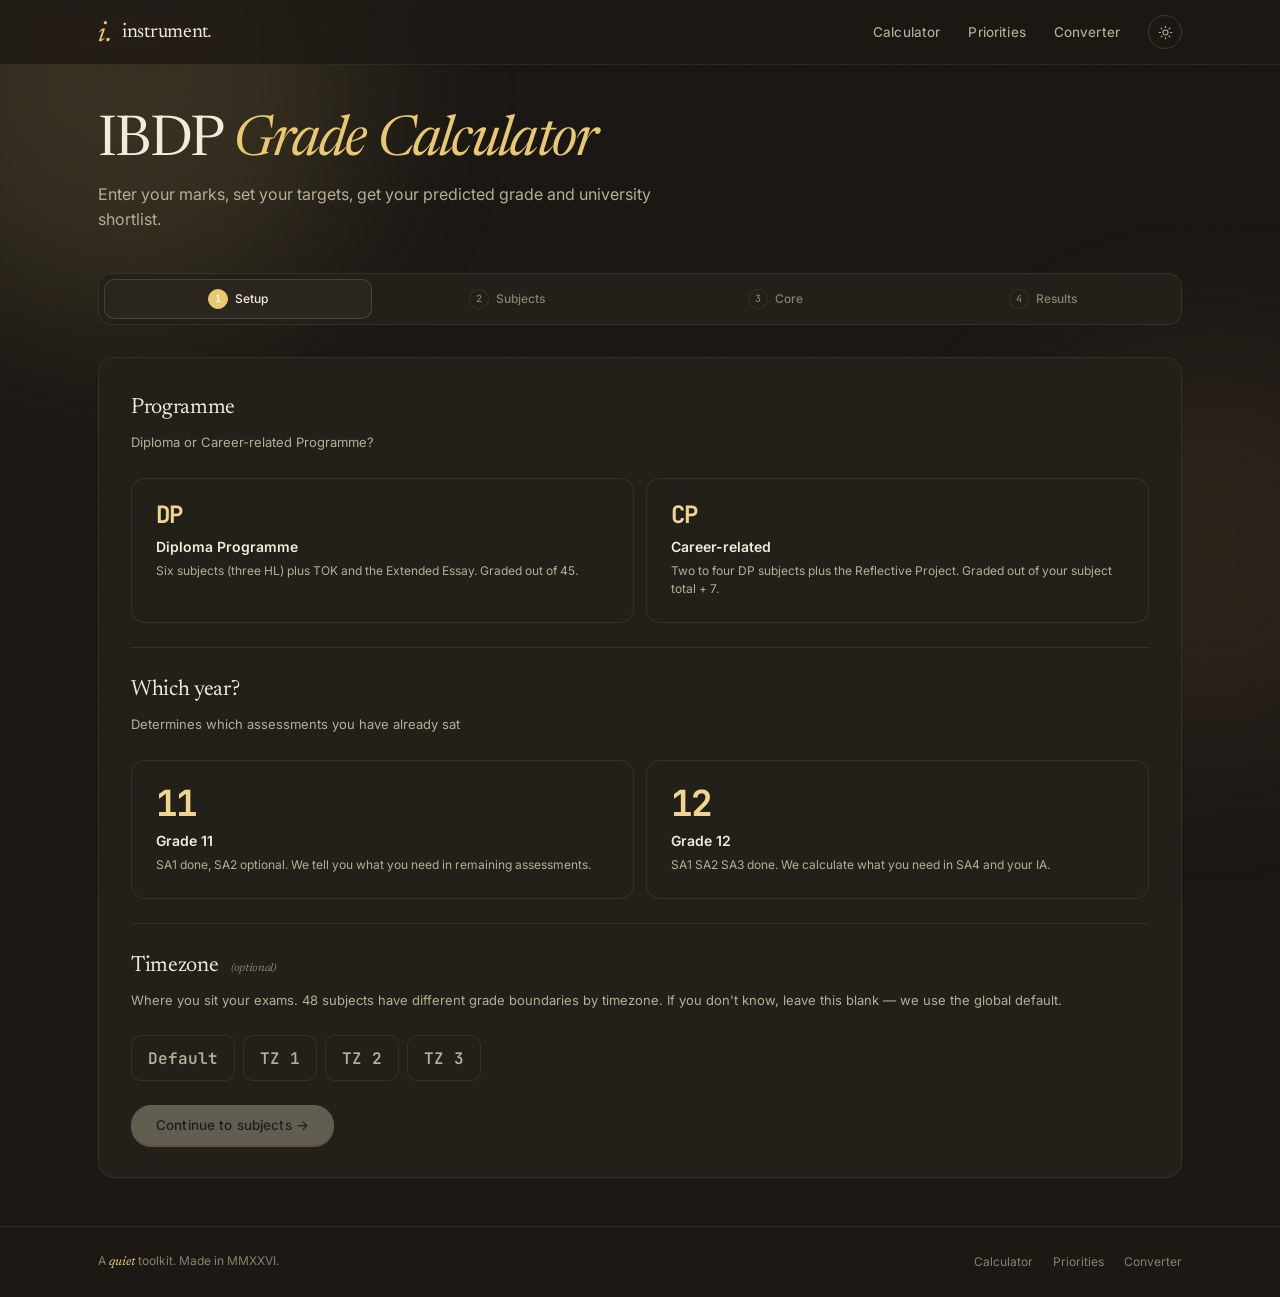
==== calculator.html @ 0a43d252 "Add files via upload" ====
<!DOCTYPE html>
<html lang="en">
<head>
<meta charset="UTF-8">
<meta name="viewport" content="width=device-width, initial-scale=1.0">
  <link rel="icon" type="image/svg+xml" href="favicon.svg">
  <meta name="theme-color" content="#1c1915">
  <meta name="description" content="Calculate your predicted IB grades, find your revision priorities, and see which universities you can get into.">
  <meta property="og:title" content="IBDP Grade Calculator">
  <meta property="og:description" content="Calculate your predicted IB grades, find your revision priorities, and see which universities you can get into.">
  <meta property="og:type" content="website">
<title>IBDP Grade Calculator</title>
<link rel="preconnect" href="https://fonts.googleapis.com">
<link href="https://fonts.googleapis.com/css2?family=Newsreader:ital,opsz,wght@0,6..72,400;0,6..72,500;1,6..72,400;1,6..72,500&family=Inter:wght@300;400;450;500;600&family=JetBrains+Mono:wght@400;500&display=swap" rel="stylesheet">
<link rel="stylesheet" href="shared.css">
<style>
/* Steps */
.steps{display:flex;background:var(--bg2);border:1px solid var(--bd);border-radius:14px;padding:5px;gap:2px;margin-bottom:2rem}
.stp{flex:1;display:flex;align-items:center;justify-content:center;gap:7px;padding:9px 10px;border-radius:10px;font-size:12px;font-weight:500;color:var(--tx3);cursor:pointer;transition:all .2s;white-space:nowrap}
.stp.on{background:var(--bg3);color:var(--tx);border:1px solid var(--bd2)}
.stp.done{color:var(--green)}
.stp-n{width:20px;height:20px;border-radius:50%;background:var(--bg2);border:1px solid var(--bd);display:flex;align-items:center;justify-content:center;font-size:10px;font-family:'JetBrains Mono',monospace;flex-shrink:0}
.stp.on .stp-n{background:var(--ac);border-color:var(--ac);color:#fff}
.stp.done .stp-n{background:var(--green);border-color:var(--green);color:#000}
.year-grid{display:grid;grid-template-columns:1fr 1fr;gap:12px}
.y-card{background:var(--bg2);border:1px solid var(--bd);border-radius:14px;padding:1.5rem;cursor:pointer;transition:all .2s;text-align:left}
.y-card:hover{border-color:var(--ac);background:rgba(124,109,250,0.06);transform:translateY(-2px)}
.y-num{font-size:36px;font-weight:700;letter-spacing:-2px;color:var(--ac2);font-family:'JetBrains Mono',monospace;line-height:1;margin-bottom:8px}
.y-lbl{font-size:14px;font-weight:600;margin-bottom:4px;color:var(--tx)}
.y-desc{font-size:12px;color:var(--tx2);line-height:1.5}
.srch-wrap{position:relative;margin-bottom:12px}
.srch-ic{position:absolute;left:13px;top:50%;transform:translateY(-50%);color:var(--tx3)}
.srch{width:100%;padding:11px 13px 11px 40px;background:var(--bg2);border:1px solid var(--bd);border-radius:11px;color:var(--tx);font-size:14px;font-family:'Inter',sans-serif;transition:border-color .2s}
.srch:focus{outline:none;border-color:var(--ac)}
.srch::placeholder{color:var(--tx3)}
.hl-bar{display:flex;align-items:center;justify-content:space-between;margin-bottom:12px}
.hl-pips{display:flex;align-items:center;gap:5px}
.pip{width:8px;height:8px;border-radius:50%;background:var(--bg3);border:1px solid var(--bd2);transition:all .2s}
.pip.on{background:var(--ac);border-color:var(--ac)}
.chip-grid{display:grid;grid-template-columns:repeat(auto-fill,minmax(145px,1fr));gap:7px;max-height:220px;overflow-y:auto;padding-right:3px}
.chip-grid::-webkit-scrollbar{width:3px}
.chip-grid::-webkit-scrollbar-thumb{background:var(--bd2);border-radius:2px}
.chip{padding:9px 12px;border-radius:9px;border:1.5px solid transparent;cursor:pointer;font-size:12px;font-weight:500;transition:all .15s;user-select:none}
.chip:hover:not(.dis){transform:translateY(-1px);filter:brightness(1.08)}
.chip.sel{border-width:2px}
.chip.dis{opacity:0.3;cursor:not-allowed}
.marks-grid{display:grid;grid-template-columns:repeat(5,1fr);gap:10px}
@media(max-width:540px){.marks-grid{grid-template-columns:1fr 1fr}}
.mf label{display:block;font-size:11px;color:var(--tx2);font-weight:600;text-transform:uppercase;letter-spacing:.05em;margin-bottom:5px}
.mf input{width:100%;padding:9px 11px;background:var(--bg2);border:1px solid var(--bd);border-radius:8px;color:var(--tx);font-size:14px;font-family:'JetBrains Mono',monospace;transition:border-color .15s}
.mf input:focus{outline:none;border-color:var(--ac);background:var(--bg3)}
.mf input::placeholder{color:var(--tx3)}
.mf-hint{font-size:10px;color:var(--tx3);margin-top:3px}
.tg-row{display:flex;gap:8px;flex-wrap:wrap;margin-top:6px}
.tg-btn{width:46px;height:46px;border-radius:10px;border:1.5px solid var(--bd);background:var(--bg2);color:var(--tx2);font-size:16px;font-weight:600;cursor:pointer;font-family:'JetBrains Mono',monospace;transition:all .15s;display:flex;align-items:center;justify-content:center}
.tg-btn:hover{border-color:var(--bd2);color:var(--tx)}
.tg-btn.s1{background:#e8c9ba;border-color:#b8593c;color:#8a3f2a}
.tg-btn.s2{background:#e8c9d2;border-color:#e879a0;color:#9c5a48}
.tg-btn.s3{background:#e8d0b8;border-color:#c79066;color:#a86037}
.tg-btn.s4{background:#e8dab0;border-color:#a08f44;color:#8a6a1f}
.tg-btn.s5{background:#c8d5e5;border-color:#7a9abc;color:#475a72}
.tg-btn.s6{background:#dce3c9;border-color:#8ba26d;color:#4e5f3c}
.tg-btn.s7{background:#d0dbb8;border-color:#687a4f;color:#4e5f3c}
.res-box{margin-top:14px;border-radius:12px;padding:14px 16px;border:1px solid var(--bd);animation:sIn .25s ease}
@keyframes sIn{from{opacity:0;transform:translateY(6px)}to{opacity:1;transform:translateY(0)}}
.res-box.ok{background:rgba(34,211,160,0.05);border-color:rgba(34,211,160,0.2)}
.res-box.bad{background:rgba(248,113,113,0.05);border-color:rgba(248,113,113,0.2)}
.res-row{display:flex;align-items:center;justify-content:space-between;padding:8px 0;border-bottom:1px solid var(--bd)}
.res-row:last-of-type{border-bottom:none}
.r-lbl{font-size:13px;color:var(--tx2)}
.r-val{font-size:13px;font-weight:600;font-family:'JetBrains Mono',monospace}
.vg{color:var(--green)}.va{color:var(--amber)}.vr{color:var(--red)}
.res-msg{font-size:12px;color:var(--tx3);margin-top:10px;font-style:italic}
.tok-grid{display:grid;grid-template-columns:1fr 1fr;gap:12px}
.tok-sel{width:100%;padding:10px 12px;background:var(--bg2);border:1px solid var(--bd);border-radius:9px;color:var(--tx);font-size:15px;font-family:'Inter',sans-serif;cursor:pointer}
.tok-sel:focus{outline:none;border-color:var(--ac)}
.tok-prev{display:flex;align-items:center;gap:14px;padding:14px 16px;background:var(--bg2);border-radius:12px;margin-top:14px;border:1px solid var(--bd)}
.tok-badge{width:44px;height:44px;border-radius:50%;display:flex;align-items:center;justify-content:center;font-size:18px;font-weight:700;background:rgba(124,109,250,0.2);color:var(--ac2);font-family:'JetBrains Mono',monospace;flex-shrink:0}
.results-hero{text-align:center;padding:1.75rem 0 0.5rem}
.score-wrap{display:inline-flex;align-items:baseline;gap:8px;margin-bottom:6px}
.score-big{font-size:72px;font-weight:700;letter-spacing:-4px;color:var(--ink);;font-family:'JetBrains Mono',monospace;line-height:1}
.score-max{font-size:24px;color:var(--tx2);font-family:'JetBrains Mono',monospace}
.score-band{font-size:14px;color:var(--tx2);margin-bottom:12px}
.score-stats{display:flex;gap:28px;justify-content:center}
.stat-lbl{font-size:11px;color:var(--tx3);text-transform:uppercase;letter-spacing:.06em;margin-bottom:2px;text-align:center}
.stat-val{font-size:26px;font-weight:700;font-family:'JetBrains Mono',monospace;text-align:center}
.score-track{position:relative;height:8px;border-radius:100px;overflow:hidden;background:var(--bg2);margin:10px 0 6px}
.sf{position:absolute;top:0;height:100%}
.score-pin{position:absolute;top:-5px;width:4px;height:18px;border-radius:2px;background:var(--tx);transform:translateX(-50%)}
.score-bub{position:absolute;top:-30px;transform:translateX(-50%);background:var(--ac);color:#fff;font-size:11px;font-weight:600;padding:2px 7px;border-radius:4px;font-family:'JetBrains Mono',monospace;white-space:nowrap}
.score-lbls{display:flex;justify-content:space-between;font-size:11px;color:var(--tx3);font-family:'JetBrains Mono',monospace}
.sub-grid{display:grid;grid-template-columns:repeat(auto-fill,minmax(265px,1fr));gap:10px;margin-bottom:12px}
.sub-card{border-radius:13px;padding:1rem;border:1px solid transparent;animation:fadeUp .4s ease both}
@keyframes fadeUp{from{opacity:0;transform:translateY(12px)}to{opacity:1;transform:translateY(0)}}
.sub-top{display:flex;align-items:center;justify-content:space-between;margin-bottom:8px}
.sub-name{font-size:13px;font-weight:600;line-height:1.3}
.pbar{height:3px;border-radius:2px;background:rgba(26,24,20,0.08);overflow:hidden}
.pfill{height:100%;border-radius:2px}
.sub-meta{font-size:11px;margin-top:6px;opacity:.65;font-family:'JetBrains Mono',monospace;line-height:1.5}
.uni-grid{display:grid;grid-template-columns:repeat(auto-fill,minmax(240px,1fr));gap:8px}
.uni-card{background:var(--bg2);border:1px solid var(--bd);border-radius:12px;padding:1rem;transition:border-color .15s}
.uni-card:hover{border-color:var(--bd2)}
.uni-card.uni-match{border-color:rgba(34,211,160,0.35);background:rgba(34,211,160,0.04)}
.uni-card.uni-maybe{border-color:rgba(251,191,36,0.3);background:rgba(251,191,36,0.04)}
.uni-card.uni-reach{border-color:rgba(248,113,113,0.25);background:rgba(248,113,113,0.04)}
.uni-top{display:flex;align-items:flex-start;justify-content:space-between;margin-bottom:6px;gap:8px}
.uni-name{font-size:13px;font-weight:600;color:var(--tx);line-height:1.3}
.uni-badge{font-size:10px;font-weight:600;padding:2px 8px;border-radius:100px;white-space:nowrap;flex-shrink:0}
.bm{background:rgba(34,211,160,0.15);color:var(--green)}
.bmy{background:rgba(251,191,36,0.15);color:var(--amber)}
.br{background:rgba(248,113,113,0.12);color:var(--red)}
.uni-course{font-size:11px;color:var(--tx2);margin-bottom:3px}
.uni-score{font-size:11px;color:var(--tx3);font-family:'JetBrains Mono',monospace}
.region-tabs{display:flex;gap:6px;flex-wrap:wrap;margin-bottom:14px}
.rtab{padding:6px 14px;border-radius:100px;border:1px solid var(--bd);background:var(--bg2);color:var(--tx2);font-size:12px;font-weight:500;cursor:pointer;transition:all .15s;font-family:'Inter',sans-serif}
.rtab:hover{border-color:var(--bd2);color:var(--tx)}
.rtab.on{background:rgba(124,109,250,0.15);border-color:rgba(124,109,250,0.4);color:var(--ac2)}
.share-btn{display:inline-flex;align-items:center;gap:7px;padding:10px 22px;border-radius:10px;border:1px solid rgba(124,109,250,0.4);background:rgba(124,109,250,0.1);color:var(--ac2);font-size:13px;font-family:'Inter',sans-serif;font-weight:500;cursor:pointer;transition:all .15s}
.share-btn:hover{background:rgba(124,109,250,0.18)}
.share-btn.copied{border-color:var(--green);background:rgba(34,211,160,0.1);color:var(--green)}
.c-sub{font-size:13px;color:var(--tx2);margin-bottom:1.5rem}
.screen{display:none}.screen.on{display:block}
</style>
</head>
<body>
<div id="navPlaceholder"></div>
<div class="page-wrap">
  <div class="page-hero">
    <div class="page-title">IBDP <span>Grade Calculator</span></div>
    <div class="page-sub">Enter your marks, set your targets, get your predicted grade and university shortlist.</div>
  </div>

  <div class="steps" id="steps">
    <div class="stp on" id="s0"><div class="stp-n">1</div> Setup</div>
    <div class="stp" id="s1"><div class="stp-n">2</div> Subjects</div>
    <div class="stp" id="s2"><div class="stp-n">3</div> <span id="s2Lbl">Core</span></div>
    <div class="stp" id="s3"><div class="stp-n">4</div> Results</div>
  </div>

  <div class="screen on" id="sc0">
    <div class="card">
      <div class="c-title">Programme</div>
      <div class="c-sub">Diploma or Career-related Programme?</div>
      <div class="year-grid" style="margin-bottom:1.5rem">
        <div class="y-card" id="prog-DP" onclick="setProg('DP')"><div class="y-num" style="font-size:24px;letter-spacing:-1px">DP</div><div class="y-lbl">Diploma Programme</div><div class="y-desc">Six subjects (three HL) plus TOK and the Extended Essay. Graded out of 45.</div></div>
        <div class="y-card" id="prog-CP" onclick="setProg('CP')"><div class="y-num" style="font-size:24px;letter-spacing:-1px">CP</div><div class="y-lbl">Career-related</div><div class="y-desc">Two to four DP subjects plus the Reflective Project. Graded out of your subject total + 7.</div></div>
      </div>

      <div class="sep"></div>
      <div class="c-title" style="margin-top:1rem">Which year?</div>
      <div class="c-sub">Determines which assessments you have already sat</div>
      <div class="year-grid" style="margin-bottom:1.5rem">
        <div class="y-card" id="yr-11" onclick="setYear(11)"><div class="y-num">11</div><div class="y-lbl">Grade 11</div><div class="y-desc">SA1 done, SA2 optional. We tell you what you need in remaining assessments.</div></div>
        <div class="y-card" id="yr-12" onclick="setYear(12)"><div class="y-num">12</div><div class="y-lbl">Grade 12</div><div class="y-desc">SA1 SA2 SA3 done. We calculate what you need in SA4 and your IA.</div></div>
      </div>

      <div class="sep"></div>
      <div class="c-title" style="margin-top:1rem">Timezone <span style="font-size:11px;color:var(--tx3);font-weight:normal;margin-left:8px">(optional)</span></div>
      <div class="c-sub">Where you sit your exams. 48 subjects have different grade boundaries by timezone. If you don't know, leave this blank — we use the global default.</div>
      <div class="tg-row" id="tzRow" style="margin-bottom:1.5rem">
        <button class="tg-btn" id="tz-" onclick="setTZ('')" style="width:auto;padding:0 16px">Default</button>
        <button class="tg-btn" id="tz-TZ1" onclick="setTZ('TZ1')" style="width:auto;padding:0 16px">TZ 1</button>
        <button class="tg-btn" id="tz-TZ2" onclick="setTZ('TZ2')" style="width:auto;padding:0 16px">TZ 2</button>
        <button class="tg-btn" id="tz-TZ3" onclick="setTZ('TZ3')" style="width:auto;padding:0 16px">TZ 3</button>
      </div>

      <div class="btn-row">
        <button class="btn pri" id="setupNext" disabled onclick="doneSetup()">Continue to subjects &rarr;</button>
      </div>
    </div>
  </div>

  <div class="screen" id="sc1">
    <div class="card">
      <div id="cpCountBar" style="display:none;margin-bottom:1rem;padding-bottom:1rem;border-bottom:1px solid var(--bd)">
        <div class="sec-lbl" style="margin-bottom:8px">How many DP subjects are you taking?</div>
        <div class="tg-row">
          <button class="tg-btn" id="cn-2" onclick="setCount(2)" style="width:auto;padding:0 16px">2</button>
          <button class="tg-btn" id="cn-3" onclick="setCount(3)" style="width:auto;padding:0 16px">3</button>
          <button class="tg-btn" id="cn-4" onclick="setCount(4)" style="width:auto;padding:0 16px">4</button>
        </div>
      </div>
      <div style="display:flex;align-items:center;justify-content:space-between;margin-bottom:4px;gap:12px;flex-wrap:wrap">
        <div class="c-title" id="subTitle">Subject 1 of 6</div>
        <div style="display:flex;align-items:center;gap:14px;flex-wrap:wrap">
          <div id="tzChip" style="display:none;font-size:11px;color:var(--tx2);background:var(--bg3);padding:4px 10px;border-radius:100px;border:1px solid var(--bd);font-family:'JetBrains Mono',monospace">TZ: <span id="tzChipVal" style="color:var(--ac2);font-weight:600"></span></div>
          <div class="hl-bar" id="hlBar" style="margin:0"><span style="font-size:12px;color:var(--tx2);margin-right:7px">HL slots</span><div class="hl-pips"><div class="pip" id="p0"></div><div class="pip" id="p1"></div><div class="pip" id="p2"></div></div></div>
        </div>
      </div>
      <div class="c-sub">Pick a subject, enter marks you have already sat, then set your target grade</div>
      <div class="srch-wrap">
        <svg class="srch-ic" width="15" height="15" viewBox="0 0 20 20" fill="currentColor"><path fill-rule="evenodd" d="M8 4a4 4 0 100 8 4 4 0 000-8zM2 8a6 6 0 1110.89 3.476l4.817 4.817a1 1 0 01-1.414 1.414l-4.816-4.816A6 6 0 012 8z" clip-rule="evenodd"/></svg>
        <input class="srch" type="text" id="srchBox" placeholder="Search subjects..." oninput="filterChips()" onkeydown="noNums(event)">
      </div>
      <div class="chip-grid" id="chips"></div>
      <div id="marksSec" style="display:none">
        <div class="sep"></div>
        <div class="sec-lbl">Marks already sat</div>
        <div class="marks-grid" id="marksGrid"></div>
        <div class="sep"></div>
        <div class="sec-lbl">Target grade</div>
        <div class="tg-row" id="tgRow"></div>
        <div id="resPanel"></div>
      </div>
      <div class="btn-row">
        <button class="btn" id="backBtn" onclick="prevSub()">Back</button>
        <button class="btn pri" id="nextBtn" disabled onclick="nextSub()"><span id="nextLbl">Next subject</span></button>
      </div>
    </div>
  </div>

  <div class="screen" id="sc2">
    <div class="card" id="core-dp">
      <div class="c-title">TOK and Extended Essay</div>
      <div class="c-sub">Up to 3 bonus points toward your total IB score</div>
      <div class="tok-grid">
        <div><div class="sec-lbl">Theory of Knowledge</div><select class="tok-sel" id="tokSel" onchange="updateTok()"><option>A</option><option>B</option><option>C</option><option>D</option><option>E</option></select></div>
        <div><div class="sec-lbl">Extended Essay</div><select class="tok-sel" id="eeSel" onchange="updateTok()"><option>A</option><option>B</option><option>C</option><option>D</option><option>E</option></select></div>
      </div>
      <div class="tok-prev"><div class="tok-badge" id="tokBadge">+3</div><div><div style="font-size:14px;font-weight:600;color:var(--tx)" id="tokTxt">Bonus: 3 / 3 points</div><div style="font-size:12px;color:var(--tx2);margin-top:2px">A+A or A+B = 3 &middot; A+C or B+B = 2 &middot; B+C or C+C = 1</div></div></div>
      <div class="btn-row"><button class="btn" onclick="goTo(1)">Back</button><button class="btn pri" onclick="showResults()">See my predicted grades &rarr;</button></div>
    </div>
    <div class="card" id="core-cp" style="display:none">
      <div class="c-title">Reflective Project</div>
      <div class="c-sub">The IBCP core Reflective Project is graded A to E. It does not add to your DP subject total but it is required for the CP Certificate.</div>
      <div style="max-width:260px">
        <div class="sec-lbl">Reflective Project grade</div>
        <select class="tok-sel" id="rpSel" onchange="updateRP()"><option>A</option><option>B</option><option>C</option><option>D</option><option>E</option></select>
      </div>
      <div class="tok-prev"><div class="tok-badge" id="rpBadge">A</div><div><div style="font-size:14px;font-weight:600;color:var(--tx)" id="rpTxt">Grade A - Excellent</div><div style="font-size:12px;color:var(--tx2);margin-top:2px">D or higher is required to earn the CP Certificate.</div></div></div>
      <div class="btn-row"><button class="btn" onclick="goTo(1)">Back</button><button class="btn pri" onclick="showResults()">See my predicted grades &rarr;</button></div>
    </div>
  </div>

  <div class="screen" id="sc3"><div id="resContent"></div></div>
</div>
<div id="footPlaceholder"></div>

<script src="shared.js"></script>
<script>
document.getElementById('navPlaceholder').innerHTML=buildNav('index.html');
document.getElementById('footPlaceholder').innerHTML=buildFooter();

const UNIS={UK:[{name:"University of Oxford",course:"Any programme",min:39,reach:42},{name:"University of Cambridge",course:"Any programme",min:40,reach:43},{name:"Imperial College London",course:"Engineering / Science",min:38,reach:41},{name:"UCL",course:"Any programme",min:36,reach:39},{name:"LSE",course:"Economics / Social Sciences",min:37,reach:40},{name:"University of Edinburgh",course:"Any programme",min:34,reach:37},{name:"King's College London",course:"Any programme",min:35,reach:38},{name:"University of Manchester",course:"Any programme",min:32,reach:36},{name:"University of Bristol",course:"Any programme",min:32,reach:36},{name:"University of Birmingham",course:"Any programme",min:30,reach:34}],US:[{name:"MIT",course:"Science / Engineering",min:42,reach:45},{name:"Harvard University",course:"Any programme",min:42,reach:45},{name:"Stanford University",course:"Any programme",min:41,reach:44},{name:"Yale University",course:"Any programme",min:40,reach:43},{name:"Princeton University",course:"Any programme",min:40,reach:44},{name:"University of Pennsylvania",course:"Any programme",min:38,reach:42},{name:"Johns Hopkins",course:"Pre-Med / Science",min:38,reach:41},{name:"UC Berkeley",course:"Any programme",min:36,reach:40},{name:"NYU",course:"Any programme",min:33,reach:37},{name:"Purdue University",course:"Engineering",min:30,reach:35}],Singapore:[{name:"NUS",course:"Any programme",min:38,reach:42},{name:"NTU",course:"Any programme",min:36,reach:40},{name:"SMU",course:"Business / Law",min:34,reach:38},{name:"SUTD",course:"Engineering / Design",min:33,reach:37},{name:"SIT",course:"Any programme",min:26,reach:32}],India:[{name:"IIT Bombay",course:"Engineering",min:36,reach:40},{name:"IIT Delhi",course:"Engineering",min:36,reach:40},{name:"BITS Pilani",course:"Engineering / Science",min:32,reach:37},{name:"Ashoka University",course:"Liberal Arts",min:30,reach:35},{name:"Christ University",course:"Any programme",min:24,reach:30},{name:"Manipal University",course:"Any programme",min:24,reach:30}],Canada:[{name:"University of Toronto",course:"Any programme",min:36,reach:40},{name:"UBC",course:"Any programme",min:34,reach:38},{name:"McGill University",course:"Any programme",min:34,reach:38},{name:"Waterloo",course:"Engineering / CS",min:36,reach:40},{name:"Western University",course:"Any programme",min:29,reach:34},{name:"Queen's University",course:"Any programme",min:30,reach:35}],Australia:[{name:"University of Melbourne",course:"Any programme",min:33,reach:38},{name:"University of Sydney",course:"Any programme",min:32,reach:37},{name:"ANU",course:"Any programme",min:33,reach:38},{name:"UNSW",course:"Any programme",min:31,reach:36},{name:"Monash University",course:"Any programme",min:28,reach:34},{name:"University of Queensland",course:"Any programme",min:28,reach:34}]};
let activeReg='UK';

function computeNeeded(s,tg){const b=getBounds(s.name,st.tz);if(!b)return null;const minP=b[tg-1];const h={sa1:s.sa1!=''&&s.sa1!=null,sa2:s.sa2!=''&&s.sa2!=null,sa3:s.sa3!=''&&s.sa3!=null,sa4:s.sa4!=''&&s.sa4!=null,ia:s.ia!=''&&s.ia!=null};let locked=0;if(h.sa1)locked+=parseFloat(s.sa1)*W[0];if(h.sa2)locked+=parseFloat(s.sa2)*W[1];if(h.sa3)locked+=parseFloat(s.sa3)*W[2];if(h.sa4)locked+=parseFloat(s.sa4)*W[3];if(h.ia)locked+=(parseFloat(s.ia)/20)*100*W[4];const rem=[];if(!h.sa1)rem.push({k:'sa1',w:W[0],ia:false});if(!h.sa2)rem.push({k:'sa2',w:W[1],ia:false});if(!h.sa3)rem.push({k:'sa3',w:W[2],ia:false});if(!h.sa4)rem.push({k:'sa4',w:W[3],ia:false});if(!h.ia)rem.push({k:'ia',w:W[4],ia:true});const remW=rem.reduce((a,r)=>a+r.w,0);const maxP=locked+remW*100;if(maxP<minP){let mx=1;for(let g=7;g>=1;g--){if(locked+remW*100>=b[g-1]){mx=g;break;}}return{possible:false,max:mx};}if(!rem.length)return{possible:true,done:true};const need=minP-locked;const r={possible:true};rem.forEach(x=>{const pct=(x.w/remW)*need/x.w;r[x.k]=x.ia?(pct/100)*20:pct;});return r;}

let st={prog:'',year:0,tz:'',idx:0,n:6,subs:[],tok:'A',ee:'A',rp:'A',srch:''};
function newSub(){return{name:'',sa1:'',sa2:'',sa3:'',sa4:'',ia:'',tg:0};}

function goTo(n){document.querySelectorAll('.screen').forEach(s=>s.classList.remove('on'));document.getElementById('sc'+n).classList.add('on');['s0','s1','s2','s3'].forEach((id,i)=>{const el=document.getElementById(id);el.className='stp'+(i===n?' on':i<n?' done':'');});if(n===1)renderSub();if(n===2)renderCore();}

function setProg(p){st.prog=p;document.getElementById('prog-DP').style.borderColor=p==='DP'?'var(--ac)':'';document.getElementById('prog-CP').style.borderColor=p==='CP'?'var(--ac)':'';if(p==='CP'&&(st.n<2||st.n>4))st.n=3;if(p==='DP')st.n=6;checkSetup();}
function setYear(y){st.year=y;document.getElementById('yr-11').style.borderColor=y===11?'var(--ac)':'';document.getElementById('yr-12').style.borderColor=y===12?'var(--ac)':'';checkSetup();}
function setTZ(tz){st.tz=tz;['','TZ1','TZ2','TZ3'].forEach(t=>{const el=document.getElementById('tz-'+t);if(el)el.style.borderColor=t===tz?'var(--ac)':'';});const chip=document.getElementById('tzChipVal');if(chip)chip.textContent=tz||'default';const box=document.getElementById('tzChip');if(box)box.style.display=tz?'inline-block':'none';refreshPanel();}
function checkSetup(){document.getElementById('setupNext').disabled=!(st.prog&&st.year);document.getElementById('s2Lbl').textContent=st.prog==='CP'?'Reflective':'TOK / EE';}
function doneSetup(){if(!st.prog||!st.year)return;st.idx=0;if(!st.subs.length||st.subs.length!==st.n)st.subs=Array(st.n).fill(null).map(newSub);goTo(1);}
function setCount(n){if(st.prog!=='CP')return;st.n=n;[2,3,4].forEach(k=>{const el=document.getElementById('cn-'+k);if(el)el.style.borderColor=k===n?'var(--ac)':'';});if(st.subs.length<n){while(st.subs.length<n)st.subs.push(newSub());}else if(st.subs.length>n){st.subs=st.subs.slice(0,n);}if(st.idx>=n)st.idx=n-1;renderSub();}

function renderChips(){
  const s=st.subs[st.idx];const taken=st.subs.map((sb,i)=>i!==st.idx?sb.name:'').filter(Boolean);const hlC=taken.filter(n=>n.includes(' HL')).length;
  const enforceHL=st.prog==='DP';
  const f=st.srch?ALL_SUBJECTS.filter(n=>n.toLowerCase().includes(st.srch.toLowerCase())):ALL_SUBJECTS;
  document.getElementById('chips').innerHTML=f.map(name=>{const c=colOf(name);const sel=name===s.name;const tk=taken.includes(name);const isHL=name.includes(' HL');const hlB=enforceHL&&isHL&&hlC>=3&&!sel;const dis=tk||hlB;const esc=name.replace(/&/g,'&amp;').replace(/"/g,'&quot;');const hasTz=hasTZ(name)&&st.tz&&!availableTZ(name).includes(st.tz);const tzWarn=hasTz?' <span style="font-size:9px;opacity:0.7">&#9888;</span>':'';return '<div class="chip'+(sel?' sel':'')+(dis?' dis':'')+'" style="background:'+c.bg+';border-color:'+(sel?c.bo:'transparent')+';'+(sel?'box-shadow:0 0 0 1px '+c.bo+';':'')+'" data-name="'+esc+'" data-dis="'+(dis?1:0)+'" title="'+(tk?'Already chosen':hlB?'Max 3 HLs reached':hasTz?'Not offered in '+st.tz+' — default boundaries used':'')+'">'+'<span style="color:'+c.tx+'">'+name+tzWarn+'</span></div>';}).join('');
  const hlT=hlC+(s.name.includes(' HL')?1:0);for(let i=0;i<3;i++){const pip=document.getElementById('p'+i);if(pip)pip.className='pip'+(i<hlT?' on':'');}
  document.getElementById('chips').onclick=function(e){const chip=e.target.closest('.chip');if(!chip||chip.dataset.dis==='1')return;const name=chip.dataset.name.replace(/&amp;/g,'&').replace(/&quot;/g,'"');st.subs[st.idx].name=name;st.srch='';document.getElementById('srchBox').value='';renderSub();};
}

function renderMarks(){
  const s=st.subs[st.idx];if(!s.name){document.getElementById('marksSec').style.display='none';return;}
  document.getElementById('marksSec').style.display='block';
  const cfgs=st.year===12?[{k:'sa1',l:'SA1',r:true,m:100},{k:'sa2',l:'SA2',r:true,m:100},{k:'sa3',l:'SA3',r:true,m:100},{k:'sa4',l:'SA4',r:false,m:100},{k:'ia',l:'IA',r:false,m:20}]:[{k:'sa1',l:'SA1',r:true,m:100},{k:'sa2',l:'SA2',r:false,m:100},{k:'sa3',l:'SA3',r:false,m:100},{k:'sa4',l:'SA4',r:false,m:100},{k:'ia',l:'IA',r:false,m:20}];
  document.getElementById('marksGrid').innerHTML=cfgs.map(c=>'<div class="mf"><label>'+c.l+(c.r?' <span style="color:var(--red);font-size:9px">*</span>':'')+'</label><input type="number" id="i_'+c.k+'" min="0" max="'+c.m+'" step="0.1" value="'+(s[c.k]||'')+'" placeholder="0-'+c.m+'" oninput="onMark(\''+c.k+'\','+c.m+')"><div class="mf-hint">'+(c.r?'Required':'Optional')+' max '+c.m+'</div></div>').join('');
  document.getElementById('tgRow').innerHTML=[1,2,3,4,5,6,7].map(g=>'<button class="tg-btn'+(s.tg===g?' s'+g:'')+'" onclick="setTG('+g+')">'+g+'</button>').join('');
  refreshPanel();document.getElementById('nextBtn').disabled=!(s.name&&s.tg>0);document.getElementById('nextLbl').textContent=st.idx===st.n-1?('Continue to '+(st.prog==='CP'?'Reflective Project':'TOK / EE')):'Next subject';
}

function onMark(k,mx){const inp=document.getElementById('i_'+k);if(!inp)return;const cv=clamp(inp.value,0,mx);if(cv!==''&&parseFloat(inp.value)!==parseFloat(cv))inp.value=cv;st.subs[st.idx][k]=inp.value;refreshPanel();}
function setTG(g){st.subs[st.idx].tg=g;renderMarks();}

function refreshPanel(){
  const s=st.subs[st.idx];const p=document.getElementById('resPanel');if(!s.name||!s.tg){p.innerHTML='';return;}
  const r=computeNeeded(s,s.tg);if(!r){p.innerHTML='';return;}
  if(r.done){p.innerHTML='<div class="res-box ok"><div style="font-size:14px;color:var(--green);font-weight:600">Grade '+s.tg+' is already secured!</div></div>';return;}
  if(!r.possible){p.innerHTML='<div class="res-box bad"><div style="font-size:13px;color:var(--red);font-weight:600">Grade '+s.tg+' is not achievable.</div><div style="font-size:12px;color:#8a3f2a;margin-top:4px">Even with 100% everywhere, max is <strong>grade '+r.max+'</strong>. Drop your target.</div></div>';return;}
  const keys=['sa1','sa2','sa3','sa4','ia'];const lbls={sa1:'SA1',sa2:'SA2',sa3:'SA3',sa4:'SA4',ia:'IA'};let rows='';
  keys.forEach(k=>{if(r[k]==null)return;if(s[k]!==''&&s[k]!=null)return;const pct=k==='ia'?(r[k]/20*100):r[k];const cls=pct>85?'vr':pct>70?'va':'vg';const disp=k==='ia'?r[k].toFixed(1)+' / 20':r[k].toFixed(1)+'%';rows+='<div class="res-row"><span class="r-lbl">Need in '+lbls[k]+'</span><span class="r-val '+cls+'">'+disp+'</span></div>';});
  if(!rows){p.innerHTML='<div class="res-box ok"><div style="font-size:14px;color:var(--green)">Grade '+s.tg+' looking achievable!</div></div>';return;}
  const hard=Object.entries(r).some(([k,v])=>{if(typeof v!=='number')return false;const pct=k==='ia'?v/20*100:v;return pct>85;});
  p.innerHTML='<div class="res-box ok"><div style="font-size:13px;color:var(--tx2);margin-bottom:8px">To achieve grade <strong style="color:var(--tx)">'+s.tg+'</strong> in '+s.name+':</div>'+rows+'<div class="res-msg">'+(hard?'Tough but possible - this needs serious work.':'Realistic. Stay consistent and you will get there.')+'</div></div>';
}

function renderSub(){document.getElementById('subTitle').textContent='Subject '+(st.idx+1)+' of '+st.n;document.getElementById('backBtn').style.display=st.idx===0?'none':'';const cpBar=document.getElementById('cpCountBar');if(cpBar)cpBar.style.display=st.prog==='CP'?'block':'none';if(st.prog==='CP'){[2,3,4].forEach(k=>{const el=document.getElementById('cn-'+k);if(el)el.style.borderColor=k===st.n?'var(--ac)':'';});}const hlBar=document.getElementById('hlBar');if(hlBar)hlBar.style.display=st.prog==='DP'?'flex':'none';const tzBox=document.getElementById('tzChip');if(tzBox){tzBox.style.display=st.tz?'inline-block':'none';document.getElementById('tzChipVal').textContent=st.tz||'';}renderChips();renderMarks();}

function renderCore(){const isDP=st.prog==='DP';document.getElementById('core-dp').style.display=isDP?'block':'none';document.getElementById('core-cp').style.display=isDP?'none':'block';if(!isDP){document.getElementById('rpSel').value=st.rp;updateRP();}}
function updateRP(){st.rp=document.getElementById('rpSel').value;document.getElementById('rpBadge').textContent=st.rp;const names={A:'Excellent',B:'Good',C:'Satisfactory',D:'Mediocre',E:'Elementary'};document.getElementById('rpTxt').textContent='Grade '+st.rp+' - '+names[st.rp];}
function noNums(e){const ok=['Backspace','Delete','ArrowLeft','ArrowRight','ArrowUp','ArrowDown','Home','End','Tab','Enter','Escape',' '];if(ok.includes(e.key))return;if(/^[a-zA-Z&:.\-]$/.test(e.key))return;e.preventDefault();}
function filterChips(){st.srch=document.getElementById('srchBox').value;renderChips();}
function prevSub(){if(st.idx===0){goTo(0);return;}st.idx--;st.srch='';document.getElementById('srchBox').value='';renderSub();}
function nextSub(){const s=st.subs[st.idx];if(!s.name||!s.tg)return;if(st.idx===st.n-1){goTo(2);}else{st.idx++;st.srch='';document.getElementById('srchBox').value='';renderSub();}}
function updateTok(){st.tok=document.getElementById('tokSel').value;st.ee=document.getElementById('eeSel').value;const pts=tokPts(st.tok,st.ee);document.getElementById('tokBadge').textContent='+'+pts;document.getElementById('tokTxt').textContent='Bonus: '+pts+' / 3 points';}

function renderColleges(total,region){
  return (UNIS[region]||[]).map(u=>{const isL=total>=u.reach;const isM=total>=u.min&&total<u.reach;let cls,badge,lbl;if(isL){cls='uni-match';badge='bm';lbl='Likely';}else if(isM){cls='uni-maybe';badge='bmy';lbl='Possible';}else{cls='uni-reach';badge='br';lbl='Reach';}
  return '<div class="uni-card '+cls+'"><div class="uni-top"><div class="uni-name">'+u.name+'</div><span class="uni-badge '+badge+'">'+lbl+'</span></div><div class="uni-course">'+u.course+'</div><div class="uni-score">Typical entry: '+u.min+'+ pts</div></div>';}).join('');
}
function switchReg(r){activeReg=r;document.querySelectorAll('.rtab').forEach(t=>t.classList.toggle('on',t.dataset.r===r));const tot=parseInt(document.getElementById('_tot').textContent)||0;document.getElementById('uniGrid').innerHTML=renderColleges(tot,r);}

function showResults(){
  if(st.prog==='DP'){st.tok=document.getElementById('tokSel').value;st.ee=document.getElementById('eeSel').value;}
  else if(st.prog==='CP'){st.rp=document.getElementById('rpSel').value;}
  let subTot=0;let cards='';let warns=[];
  st.subs.forEach((s,i)=>{const b=getBounds(s.name,st.tz);if(!s.name||!b)return;const pct=calcW(s);const g=getGrade(pct,b);subTot+=g;const c=colOf(s.name);if(g<=3&&s.name.includes(' HL'))warns.push(s.name);const parts=[s.sa1?'SA1 '+parseFloat(s.sa1).toFixed(1)+'%':'',s.sa2?'SA2 '+parseFloat(s.sa2).toFixed(1)+'%':'',s.sa3?'SA3 '+parseFloat(s.sa3).toFixed(1)+'%':'',s.sa4?'SA4 '+parseFloat(s.sa4).toFixed(1)+'%':'',s.ia?'IA '+parseFloat(s.ia).toFixed(1)+'/20':''].filter(Boolean).join(' . ');cards+='<div class="sub-card" style="background:'+c.bg+';border-color:'+c.bo+';animation-delay:'+(i*.05)+'s"><div class="sub-top"><div class="sub-name" style="color:'+c.tx+'">'+s.name+'</div><div class="g-pill gc'+g+'">'+g+'</div></div><div class="pbar"><div class="pfill" style="width:'+pct.toFixed(1)+'%;background:'+c.fi+'"></div></div><div class="sub-meta" style="color:'+c.tx+'">'+parts+(s.tg?' . Target: '+s.tg:'')+'</div></div>';});

  const isDP=st.prog==='DP';
  const bonus=isDP?tokPts(st.tok,st.ee):0;
  const total=subTot+bonus;
  const maxP=isDP?(st.n*7+3):(st.n*7);
  const passing=isDP?24:0;
  const distinction=isDP?38:Math.round(st.n*6.3);
  const band=isDP?(total>=40?'Outstanding':total>=38?'Excellent':total>=34?'Strong':total>=30?'Good':total>=24?'On track':'Needs improvement'):(total>=distinction?'Outstanding':total>=Math.round(st.n*5.5)?'Strong':total>=Math.round(st.n*4.5)?'Good':'Needs improvement');
  const pp=(passing/maxP*100).toFixed(1);const dp=(distinction/maxP*100).toFixed(1);const yp=Math.min(100,total/maxP*100).toFixed(1);

  const tzLabel=st.tz?' &middot; '+st.tz:'';
  const wH=warns.length?'<div class="warn-card"><svg width="16" height="16" viewBox="0 0 24 24" fill="none" stroke="currentColor" stroke-width="2" style="flex-shrink:0"><path d="M10.29 3.86L1.82 18a2 2 0 0 0 1.71 3h16.94a2 2 0 0 0 1.71-3L13.71 3.86a2 2 0 0 0-3.42 0z"/><line x1="12" y1="9" x2="12" y2="13"/></svg><div>'+(warns.length>=2?'<strong>Automatic fail risk:</strong> '+warns.join(', ')+' at grade 3 or below.':'<strong>Watch out:</strong> '+warns[0]+' is at grade 3 or below.')+'</div></div>':'';

  const coreBlock=isDP?
    '<div class="card" style="margin-bottom:12px"><div style="display:flex;align-items:center;justify-content:space-between"><div><div style="font-size:14px;font-weight:600;color:var(--tx)">TOK: '+st.tok+' &middot; EE: '+st.ee+'</div><div style="font-size:13px;color:var(--tx2);margin-top:2px">Bonus: '+bonus+' / 3 points</div></div><div class="tok-badge">+'+bonus+'</div></div></div>'
    :'<div class="card" style="margin-bottom:12px"><div style="display:flex;align-items:center;justify-content:space-between"><div><div style="font-size:14px;font-weight:600;color:var(--tx)">Reflective Project: '+st.rp+'</div><div style="font-size:13px;color:var(--tx2);margin-top:2px">'+(st.rp<='D'?'Meets CP Certificate requirement (D or higher)':'Does not meet CP Certificate requirement — must be D or higher')+'</div></div><div class="tok-badge">'+st.rp+'</div></div></div>';

  const passLabel=isDP?'24 pass':'50% pass';
  const distLabel=isDP?'38 distinction':distinction+' distinction';

  const collegesBlock=isDP?
    '<div class="card" style="margin-bottom:12px"><div class="c-title">Where could you get in?</div><div style="font-size:13px;color:var(--tx2);margin-bottom:14px">Based on your predicted <strong style="color:var(--tx)">'+total+' / '+maxP+'</strong>. Likelihood based on typical IB entry requirements.</div><div class="region-tabs">'+['UK','US','Singapore','India','Canada','Australia'].map(r=>'<button class="rtab'+(r==='UK'?' on':'')+'" data-r="'+r+'" onclick="switchReg(\''+r+'\')">'+r+'</button>').join('')+'</div><div class="uni-grid" id="uniGrid">'+renderColleges(total,'UK')+'</div><div style="font-size:11px;color:var(--tx3);margin-top:10px">Likely = at or above typical entry. Possible = close. Reach = below typical. Always check official requirements.</div></div>'
    :'<div class="card" style="margin-bottom:12px"><div class="c-title">CP Certificate status</div><div style="font-size:13px;color:var(--tx2);line-height:1.7">To earn the CP Certificate you need:<br>&bull; At least grade 3 in each DP subject<br>&bull; Grade D or higher on the Reflective Project<br>&bull; Completed Personal and Professional Skills, Language and Cultural Studies, and Service Learning<br>&bull; Passed the career-related study<br><br>Universities evaluating IBCP applicants typically look at your DP subject grades, Reflective Project grade, and career-related study grade (BTEC, etc.) as separate components.</div></div>';

  document.getElementById('resContent').innerHTML=wH+
    '<div class="card" style="margin-bottom:12px"><div style="display:flex;align-items:center;justify-content:space-between;margin-bottom:0.5rem;flex-wrap:wrap;gap:10px"><div style="font-size:11px;color:var(--tx3);font-family:\'JetBrains Mono\',monospace;letter-spacing:0.1em;text-transform:uppercase">'+st.prog+tzLabel+'</div></div><div class="results-hero"><div class="score-wrap"><span class="score-big" id="sNum">0</span><span class="score-max">/ '+maxP+'</span></div><div class="score-band">'+band+'</div><div class="score-stats"><div class="stat"><div class="stat-lbl">Subjects</div><div class="stat-val" style="color:var(--tx)">'+subTot+'</div></div>'+(isDP?'<div class="stat"><div class="stat-lbl">TOK + EE</div><div class="stat-val" style="color:var(--ac2)">+'+bonus+'</div></div>':'<div class="stat"><div class="stat-lbl">Reflective</div><div class="stat-val" style="color:var(--ac2)">'+st.rp+'</div></div>')+'</div></div><span id="_tot" style="display:none">'+total+'</span><div style="position:relative;margin:1.5rem 0 0.5rem"><div class="score-track"><div class="sf" style="left:0;width:'+pp+'%;background:#e8c9ba;border-radius:100px 0 0 100px"></div><div class="sf" style="left:'+pp+'%;width:'+(parseFloat(dp)-parseFloat(pp))+'%;background:#2a3010"></div><div class="sf" style="left:'+dp+'%;width:'+(100-parseFloat(dp))+'%;background:#d0dbb8;border-radius:0 100px 100px 0"></div><div class="score-pin" style="left:'+yp+'%"><div class="score-bub">'+total+'</div></div></div><div class="score-lbls"><span>0</span><span>'+passLabel+'</span><span>'+distLabel+'</span><span>'+maxP+'</span></div></div></div>'+
    '<div class="sub-grid">'+cards+'</div>'+
    coreBlock+
    collegesBlock+
    '<div class="btn-row"><button class="share-btn" id="shareBtn" onclick="doShare()"><svg width="13" height="13" viewBox="0 0 24 24" fill="none" stroke="currentColor" stroke-width="2"><path d="M4 12v8a2 2 0 0 0 2 2h12a2 2 0 0 0 2-2v-8"/><polyline points="16 6 12 2 8 6"/><line x1="12" y1="2" x2="12" y2="15"/></svg> Share results</button><button class="btn" onclick="goTo(1);st.idx=0;renderSub()">Edit subjects</button><button class="btn" onclick="goTo(2)">Edit '+(isDP?'TOK / EE':'Reflective')+'</button><button class="btn" onclick="resetAll()">Start over</button></div>';
  goTo(3);let c=0;const t=setInterval(()=>{c=Math.min(c+Math.ceil(total/25),total);const el=document.getElementById('sNum');if(el)el.textContent=c;if(c>=total)clearInterval(t);},30);
  localStorage.setItem('ibdp_subs',JSON.stringify(st.subs));
}

function resetAll(){st={prog:'',year:0,tz:'',idx:0,n:6,subs:[],tok:'A',ee:'A',rp:'A',srch:''};['DP','CP'].forEach(p=>{const el=document.getElementById('prog-'+p);if(el)el.style.borderColor='';});['11','12'].forEach(y=>{const el=document.getElementById('yr-'+y);if(el)el.style.borderColor='';});['','TZ1','TZ2','TZ3'].forEach(t=>{const el=document.getElementById('tz-'+t);if(el)el.style.borderColor='';});document.getElementById('setupNext').disabled=true;goTo(0);}

function doShare(){const url=location.href.split('?')[0]+'?r='+btoa(unescape(encodeURIComponent(JSON.stringify({prog:st.prog,year:st.year,tz:st.tz,n:st.n,subs:st.subs,tok:st.tok,ee:st.ee,rp:st.rp}))));const svg='<svg width="13" height="13" viewBox="0 0 24 24" fill="none" stroke="currentColor" stroke-width="2"><path d="M4 12v8a2 2 0 0 0 2 2h12a2 2 0 0 0 2-2v-8"/><polyline points="16 6 12 2 8 6"/><line x1="12" y1="2" x2="12" y2="15"/></svg> Share results';navigator.clipboard.writeText(url).then(function(){var b=document.getElementById('shareBtn');if(b){b.classList.add('copied');b.textContent='Copied!';setTimeout(function(){b.classList.remove('copied');b.innerHTML=svg;},2000);}});}

function loadFromURL(){const r=new URLSearchParams(location.search).get('r');if(!r)return false;try{const d=JSON.parse(decodeURIComponent(escape(atob(r))));st.prog=d.prog||'DP';st.year=d.year||12;st.tz=d.tz||'';st.n=d.n||6;st.subs=d.subs||[];st.tok=d.tok||'A';st.ee=d.ee||'A';st.rp=d.rp||'A';document.getElementById('tokSel').value=st.tok;document.getElementById('eeSel').value=st.ee;const rpSel=document.getElementById('rpSel');if(rpSel)rpSel.value=st.rp;showResults();return true;}catch(e){return false;}}
if(!loadFromURL())goTo(0);
</script>
</body>
</html>
---- shared.css ----
@import url('https://fonts.googleapis.com/css2?family=Newsreader:ital,opsz,wght@0,6..72,400;0,6..72,500;1,6..72,400;1,6..72,500&family=Inter:wght@300;400;450;500;600&family=JetBrains+Mono:wght@400;500&display=swap');

html[data-theme="dark"],:root{
  --bg:#1c1915;--bg2:#232019;--bg3:#2a261e;--bg4:#332e23;--bg-card:#232019;
  --ink:#f2ebd9;--ink2:#b8ad96;--ink3:#8a7f6b;--ink4:#5e5649;
  --tx:#f2ebd9;--tx2:#b8ad96;--tx3:#8a7f6b;
  --accent:#e8c870;--ac:#e8c870;--ac2:#f0d590;
  --accent-bg:rgba(232,200,112,0.12);
  --muted:#a89a81;
  --green:#b8d18a;--amber:#e8c870;--red:#d68a6f;
  --bd:rgba(242,235,217,0.08);--bd2:rgba(242,235,217,0.15);--line:rgba(242,235,217,0.08);
  --grain:0.35;
  --blob-a:rgba(232,200,112,0.14);--blob-b:rgba(196,150,90,0.1);--blob-c:rgba(255,220,140,0.08);
  color-scheme:dark;
}
html[data-theme="light"]{
  --bg:#f4efe4;--bg2:#ebe4d3;--bg3:#e1d9c3;--bg4:#d8cfb5;--bg-card:#faf5e8;
  --ink:#1c1915;--ink2:#5c5442;--ink3:#8a7f6b;--ink4:#b8ad96;
  --tx:#1c1915;--tx2:#5c5442;--tx3:#8a7f6b;
  --accent:#8a6b14;--ac:#8a6b14;--ac2:#a8851f;
  --accent-bg:rgba(138,107,20,0.1);
  --muted:#6c6450;
  --green:#687a4f;--amber:#a8851f;--red:#b8593c;
  --bd:rgba(28,25,21,0.1);--bd2:rgba(28,25,21,0.2);--line:rgba(28,25,21,0.1);
  --grain:0.2;
  --blob-a:rgba(232,200,112,0.3);--blob-b:rgba(196,150,90,0.22);--blob-c:rgba(255,220,140,0.25);
  color-scheme:light;
}

*{box-sizing:border-box;margin:0;padding:0}
html{scroll-behavior:smooth}
body{background:var(--bg);color:var(--ink);font-family:'Inter',system-ui,sans-serif;font-size:15px;line-height:1.65;min-height:100vh;overflow-x:hidden;display:flex;flex-direction:column;-webkit-font-smoothing:antialiased;transition:background 0.4s ease,color 0.4s ease;position:relative}

.bg-blobs{position:fixed;inset:0;pointer-events:none;z-index:0;overflow:hidden}
.blob{position:absolute;border-radius:50%;filter:blur(80px);will-change:transform;transition:background 0.4s ease}
.blob-1{width:480px;height:480px;top:-160px;left:-120px;background:var(--blob-a);animation:float-1 22s ease-in-out infinite}
.blob-2{width:380px;height:380px;top:40%;right:-120px;background:var(--blob-b);animation:float-2 28s ease-in-out infinite}
.blob-3{width:320px;height:320px;bottom:-80px;left:30%;background:var(--blob-c);animation:float-3 25s ease-in-out infinite}
@keyframes float-1{0%,100%{transform:translate(0,0) scale(1)}33%{transform:translate(80px,60px) scale(1.08)}66%{transform:translate(-40px,100px) scale(0.95)}}
@keyframes float-2{0%,100%{transform:translate(0,0) scale(1)}50%{transform:translate(-60px,80px) scale(1.12)}}
@keyframes float-3{0%,100%{transform:translate(0,0) scale(1)}40%{transform:translate(60px,-40px) scale(1.1)}80%{transform:translate(-80px,20px) scale(0.92)}}

body::after{content:'';position:fixed;inset:0;background-image:url("data:image/svg+xml,%3Csvg xmlns='http://www.w3.org/2000/svg' width='200' height='200'%3E%3Cfilter id='n'%3E%3CfeTurbulence type='fractalNoise' baseFrequency='0.85' stitchTiles='stitch'/%3E%3CfeColorMatrix values='0 0 0 0 0 0 0 0 0 0 0 0 0 0 0 0 0 0 0.4 0'/%3E%3C/filter%3E%3Crect width='200' height='200' filter='url(%23n)'/%3E%3C/svg%3E");opacity:var(--grain);pointer-events:none;z-index:1;mix-blend-mode:overlay}

body>*{position:relative;z-index:2}

/* Nav */
nav{position:sticky;top:0;z-index:50;background:color-mix(in srgb,var(--bg) 75%,transparent);backdrop-filter:blur(20px) saturate(1.3);-webkit-backdrop-filter:blur(20px) saturate(1.3);border-bottom:1px solid var(--bd);transition:background 0.4s ease}
.nav-inner{max-width:1140px;margin:0 auto;padding:0 1.75rem;height:64px;display:flex;align-items:center;justify-content:space-between}
.nav-brand{display:flex;align-items:center;gap:10px;text-decoration:none;color:var(--ink)}
.nav-mark{font-family:'Newsreader',serif;font-size:28px;font-style:italic;font-weight:400;color:var(--accent);line-height:0.8;display:inline-block;transform:translateY(2px)}
.nav-brand-text{font-family:'Newsreader',serif;font-size:20px;font-weight:400;letter-spacing:-0.015em}
.nav-brand-text em{font-style:italic;color:var(--accent)}
.nav-right{display:flex;align-items:center;gap:1.75rem}
.nav-link{color:var(--ink2);text-decoration:none;font-size:13.5px;font-weight:450;transition:color .15s;letter-spacing:0.01em}
.nav-link:hover{color:var(--ink)}
.nav-link.active{color:var(--accent)}
.theme-toggle{width:34px;height:34px;border-radius:50%;background:transparent;border:1px solid var(--bd2);color:var(--ink2);cursor:pointer;display:flex;align-items:center;justify-content:center;transition:all 0.2s;padding:0}
.theme-toggle:hover{background:var(--bg2);color:var(--ink);border-color:var(--ink3)}
.theme-toggle:active{transform:scale(0.92)}
.theme-toggle svg{width:15px;height:15px}
html[data-theme="dark"] .icon-sun{display:block}
html[data-theme="dark"] .icon-moon{display:none}
html[data-theme="light"] .icon-sun{display:none}
html[data-theme="light"] .icon-moon{display:block}
@media(max-width:700px){.nav-right{gap:1rem}.nav-link.hide-mobile{display:none}}

/* Layout */
.page-wrap{flex:1;max-width:1140px;margin:0 auto;padding:3rem 1.75rem;position:relative;z-index:2;width:100%}
.page-hero{margin-bottom:2.5rem}
.page-title{font-family:'Newsreader',serif;font-size:clamp(36px,5vw,56px);font-weight:400;letter-spacing:-0.03em;line-height:1.05;margin-bottom:10px;color:var(--ink)}
.page-title span{font-style:italic;color:var(--accent)}
.page-sub{font-size:16px;color:var(--ink2);max-width:560px;line-height:1.6}

/* Cards */
.card{background:var(--bg-card);border:1px solid var(--bd);border-radius:16px;padding:2rem;transition:border-color .2s}
.card:hover{border-color:var(--bd2)}
.card+.card{margin-top:12px}
.c-title{font-family:'Newsreader',serif;font-size:22px;font-weight:400;letter-spacing:-0.015em;margin-bottom:6px;color:var(--ink)}
.c-title span{font-style:italic;color:var(--accent)}
.c-sub{font-size:14px;color:var(--ink2);margin-bottom:1.5rem}
.sep{border-top:1px solid var(--bd);margin:1.5rem 0}
.sec-lbl{font-family:'JetBrains Mono',monospace;font-size:11px;font-weight:500;color:var(--muted);text-transform:uppercase;letter-spacing:0.16em;margin-bottom:12px}

/* Buttons w/ pressed anim */
.btn{display:inline-flex;align-items:center;justify-content:center;gap:7px;padding:11px 24px;border-radius:100px;border:1px solid var(--bd2);background:transparent;color:var(--ink);font-size:13.5px;font-family:'Inter',sans-serif;font-weight:500;cursor:pointer;transition:all .15s;letter-spacing:0.01em}
.btn:hover{background:var(--bg2);border-color:var(--ink3)}
.btn:active{transform:scale(0.96);transition-duration:0.06s}
.btn.pri{background:var(--ink);border-color:var(--ink);color:var(--bg);box-shadow:0 2px 0 0 var(--accent)}
.btn.pri:hover{background:var(--accent);border-color:var(--accent);color:var(--ink);transform:translateY(-2px);box-shadow:0 4px 0 0 var(--ink)}
.btn.pri:active{transform:translateY(1px);box-shadow:0 0 0 0 var(--accent);transition-duration:0.08s}
.btn:disabled{opacity:0.3;cursor:not-allowed}
.btn-row{display:flex;gap:10px;margin-top:1.5rem;flex-wrap:wrap;align-items:center}

/* Grade pills — warm luxury tones */
.gc1{background:rgba(214,138,111,0.22);color:#d68a6f}
.gc2{background:rgba(201,136,120,0.22);color:#c98878}
.gc3{background:rgba(201,145,92,0.22);color:#c9915c}
.gc4{background:rgba(232,200,112,0.22);color:#e8c870}
.gc5{background:rgba(184,178,138,0.22);color:#b8b28a}
.gc6{background:rgba(168,184,138,0.28);color:#a8b88a}
.gc7{background:rgba(184,209,138,0.32);color:#b8d18a}
.g-pill{width:36px;height:36px;border-radius:50%;display:flex;align-items:center;justify-content:center;font-size:15px;font-weight:600;font-family:'JetBrains Mono',monospace;flex-shrink:0}

/* Warning */
.warn-card{background:rgba(214,138,111,0.08);border:1px solid rgba(214,138,111,0.25);border-radius:12px;padding:13px 15px;display:flex;gap:11px;align-items:flex-start;margin-bottom:12px;font-size:13px;color:#d68a6f;line-height:1.6}

/* Footer */
footer{background:var(--bg);border-top:1px solid var(--bd);position:relative;z-index:2;margin-top:auto}
.foot-inner{max-width:1140px;margin:0 auto;padding:1.5rem 1.75rem;display:flex;align-items:center;justify-content:space-between;flex-wrap:wrap;gap:12px;font-size:12px;color:var(--ink3)}
.foot-inner a{color:var(--ink3);text-decoration:none;transition:color .15s}
.foot-inner a:hover{color:var(--accent)}
.foot-links{display:flex;gap:1.25rem}
@keyframes pulse-dot{0%,100%{opacity:1;transform:scale(1)}50%{opacity:0.6;transform:scale(1.3)}}
.heart{color:var(--accent);display:inline-block;animation:pulse-dot 1.8s ease-in-out infinite}
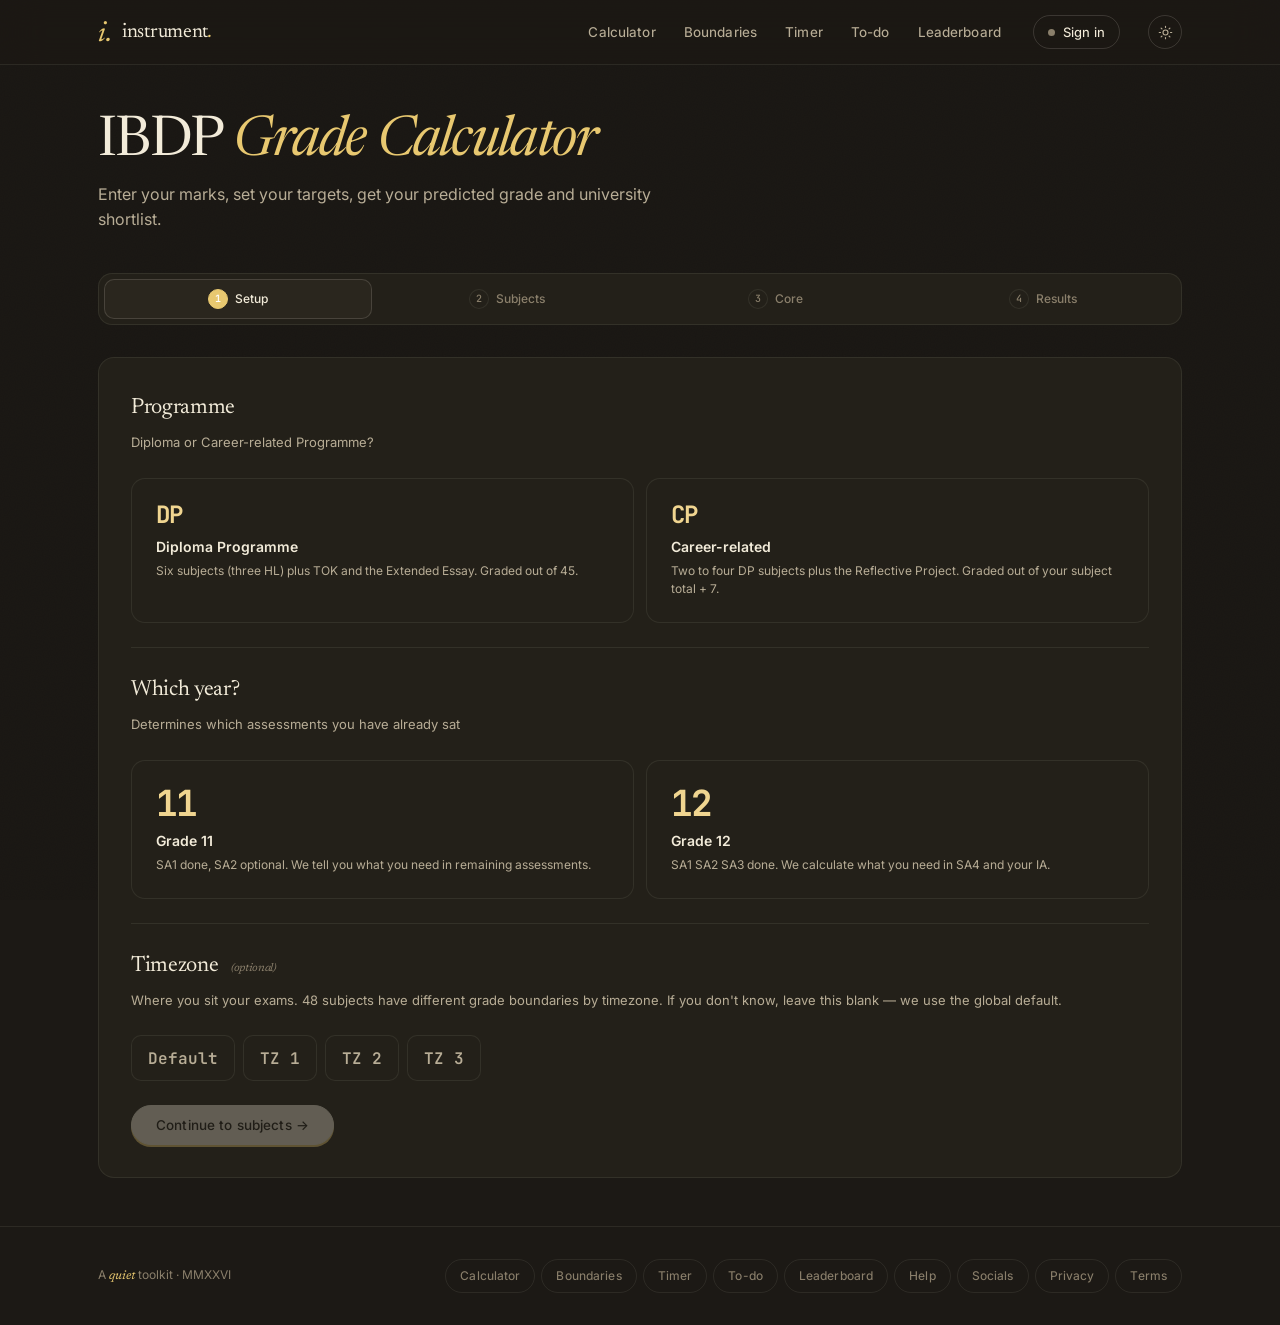
==== commit 555ca044: "Add files via upload" ====
--- a/calculator.html
+++ b/calculator.html
@@ -5,9 +5,9 @@
 <meta name="viewport" content="width=device-width, initial-scale=1.0">
   <link rel="icon" type="image/svg+xml" href="favicon.svg">
   <meta name="theme-color" content="#1c1915">
-  <meta name="description" content="Calculate your predicted IB grades, find your revision priorities, and see which universities you can get into.">
+  <meta name="description" content="Calculate your predicted IB grades and see which universities you can get into.">
   <meta property="og:title" content="IBDP Grade Calculator">
-  <meta property="og:description" content="Calculate your predicted IB grades, find your revision priorities, and see which universities you can get into.">
+  <meta property="og:description" content="Calculate your predicted IB grades and see which universities you can get into.">
   <meta property="og:type" content="website">
 <title>IBDP Grade Calculator</title>
 <link rel="preconnect" href="https://fonts.googleapis.com">
@@ -236,6 +236,7 @@
 </div>
 <div id="footPlaceholder"></div>
 
+<script src="https://accounts.google.com/gsi/client" async defer></script>
 <script src="shared.js"></script>
 <script>
 document.getElementById('navPlaceholder').innerHTML=buildNav('index.html');
--- a/shared.css
+++ b/shared.css
@@ -31,14 +31,58 @@
 html{scroll-behavior:smooth}
 body{background:var(--bg);color:var(--ink);font-family:'Inter',system-ui,sans-serif;font-size:15px;line-height:1.65;min-height:100vh;overflow-x:hidden;display:flex;flex-direction:column;-webkit-font-smoothing:antialiased;transition:background 0.4s ease,color 0.4s ease;position:relative}
 
-.bg-blobs{position:fixed;inset:0;pointer-events:none;z-index:0;overflow:hidden}
-.blob{position:absolute;border-radius:50%;filter:blur(80px);will-change:transform;transition:background 0.4s ease}
-.blob-1{width:480px;height:480px;top:-160px;left:-120px;background:var(--blob-a);animation:float-1 22s ease-in-out infinite}
-.blob-2{width:380px;height:380px;top:40%;right:-120px;background:var(--blob-b);animation:float-2 28s ease-in-out infinite}
-.blob-3{width:320px;height:320px;bottom:-80px;left:30%;background:var(--blob-c);animation:float-3 25s ease-in-out infinite}
-@keyframes float-1{0%,100%{transform:translate(0,0) scale(1)}33%{transform:translate(80px,60px) scale(1.08)}66%{transform:translate(-40px,100px) scale(0.95)}}
-@keyframes float-2{0%,100%{transform:translate(0,0) scale(1)}50%{transform:translate(-60px,80px) scale(1.12)}}
-@keyframes float-3{0%,100%{transform:translate(0,0) scale(1)}40%{transform:translate(60px,-40px) scale(1.1)}80%{transform:translate(-80px,20px) scale(0.92)}}
+.bg-stars{position:fixed;inset:0;pointer-events:none;z-index:0;overflow:hidden}
+.star{position:absolute;will-change:transform,opacity;opacity:0;height:2px;border-radius:100px}
+.star::before{content:'';position:absolute;inset:0;background:linear-gradient(90deg,transparent 0%,rgba(232,200,112,0) 8%,rgba(232,200,112,0.9) 50%,rgba(255,220,140,0) 92%,transparent 100%);filter:blur(0.5px);border-radius:100px}
+html[data-theme="light"] .star::before{background:linear-gradient(90deg,transparent 0%,rgba(138,107,20,0) 8%,rgba(138,107,20,0.75) 50%,rgba(168,133,31,0) 92%,transparent 100%)}
+
+/* Five sharp streaks, each a 15s cycle, different angles and start points */
+.star-1{width:320px;top:12%;left:-340px;animation:streak-1 15s linear infinite;animation-delay:0s}
+.star-2{width:260px;top:68%;left:-340px;animation:streak-2 15s linear infinite;animation-delay:-3s}
+.star-3{width:360px;top:30%;left:calc(100vw + 360px);animation:streak-3 15s linear infinite;animation-delay:-6s}
+.star-4{width:220px;top:85%;left:-340px;animation:streak-4 15s linear infinite;animation-delay:-9s}
+.star-5{width:300px;top:48%;left:calc(100vw + 360px);animation:streak-5 15s linear infinite;animation-delay:-12s}
+
+@keyframes streak-1{
+  0%{transform:translate(0,0) rotate(-5deg);opacity:0}
+  6%{opacity:0}
+  10%{opacity:1}
+  16%{opacity:1}
+  22%{opacity:0}
+  100%{transform:translate(calc(100vw + 700px),-8vh) rotate(-5deg);opacity:0}
+}
+@keyframes streak-2{
+  0%{transform:translate(0,0) rotate(-12deg);opacity:0}
+  6%{opacity:0}
+  10%{opacity:1}
+  16%{opacity:1}
+  22%{opacity:0}
+  100%{transform:translate(calc(100vw + 700px),-24vh) rotate(-12deg);opacity:0}
+}
+@keyframes streak-3{
+  0%{transform:translate(0,0) rotate(188deg);opacity:0}
+  6%{opacity:0}
+  10%{opacity:1}
+  16%{opacity:1}
+  22%{opacity:0}
+  100%{transform:translate(calc(-100vw - 700px),12vh) rotate(188deg);opacity:0}
+}
+@keyframes streak-4{
+  0%{transform:translate(0,0) rotate(-18deg);opacity:0}
+  6%{opacity:0}
+  10%{opacity:1}
+  16%{opacity:1}
+  22%{opacity:0}
+  100%{transform:translate(calc(100vw + 700px),-32vh) rotate(-18deg);opacity:0}
+}
+@keyframes streak-5{
+  0%{transform:translate(0,0) rotate(175deg);opacity:0}
+  6%{opacity:0}
+  10%{opacity:1}
+  16%{opacity:1}
+  22%{opacity:0}
+  100%{transform:translate(calc(-100vw - 700px),-6vh) rotate(175deg);opacity:0}
+}
 
 body::after{content:'';position:fixed;inset:0;background-image:url("data:image/svg+xml,%3Csvg xmlns='http://www.w3.org/2000/svg' width='200' height='200'%3E%3Cfilter id='n'%3E%3CfeTurbulence type='fractalNoise' baseFrequency='0.85' stitchTiles='stitch'/%3E%3CfeColorMatrix values='0 0 0 0 0 0 0 0 0 0 0 0 0 0 0 0 0 0 0.4 0'/%3E%3C/filter%3E%3Crect width='200' height='200' filter='url(%23n)'/%3E%3C/svg%3E");opacity:var(--grain);pointer-events:none;z-index:1;mix-blend-mode:overlay}
 
@@ -47,7 +91,9 @@
 /* Nav */
 nav{position:sticky;top:0;z-index:50;background:color-mix(in srgb,var(--bg) 75%,transparent);backdrop-filter:blur(20px) saturate(1.3);-webkit-backdrop-filter:blur(20px) saturate(1.3);border-bottom:1px solid var(--bd);transition:background 0.4s ease}
 .nav-inner{max-width:1140px;margin:0 auto;padding:0 1.75rem;height:64px;display:flex;align-items:center;justify-content:space-between}
-.nav-brand{display:flex;align-items:center;gap:10px;text-decoration:none;color:var(--ink)}
+.nav-brand{display:flex;align-items:center;gap:10px;text-decoration:none;color:var(--ink);padding:6px 10px;margin:-6px -10px;border-radius:12px;transition:background 0.15s,transform 0.18s cubic-bezier(0.34,1.56,0.64,1)}
+.nav-brand:hover{background:var(--bg2)}
+.nav-brand:active{transform:scale(0.94);transition-duration:0.06s}
 .nav-mark{font-family:'Newsreader',serif;font-size:28px;font-style:italic;font-weight:400;color:var(--accent);line-height:0.8;display:inline-block;transform:translateY(2px)}
 .nav-brand-text{font-family:'Newsreader',serif;font-size:20px;font-weight:400;letter-spacing:-0.015em}
 .nav-brand-text em{font-style:italic;color:var(--accent)}
@@ -107,9 +153,67 @@
 
 /* Footer */
 footer{background:var(--bg);border-top:1px solid var(--bd);position:relative;z-index:2;margin-top:auto}
-.foot-inner{max-width:1140px;margin:0 auto;padding:1.5rem 1.75rem;display:flex;align-items:center;justify-content:space-between;flex-wrap:wrap;gap:12px;font-size:12px;color:var(--ink3)}
-.foot-inner a{color:var(--ink3);text-decoration:none;transition:color .15s}
-.foot-inner a:hover{color:var(--accent)}
-.foot-links{display:flex;gap:1.25rem}
+.foot-inner{max-width:1140px;margin:0 auto;padding:2rem 1.75rem;display:flex;align-items:center;justify-content:space-between;flex-wrap:wrap;gap:1rem}
+.foot-tag{font-size:12px;color:var(--ink3)}
+.foot-tag em{font-family:'Newsreader',serif;font-style:italic;color:var(--accent)}
+.foot-links{display:flex;gap:6px;flex-wrap:wrap}
+.foot-pill{display:inline-flex;align-items:center;padding:6px 14px;border-radius:100px;border:1px solid var(--bd);background:transparent;color:var(--ink3);font-size:12px;font-family:'Inter',sans-serif;font-weight:450;text-decoration:none;cursor:pointer;transition:all 0.15s;letter-spacing:0.01em}
+.foot-pill:hover{background:var(--bg2);color:var(--ink);border-color:var(--bd2)}
+.foot-pill:active{transform:scale(0.95);transition-duration:0.06s}
 @keyframes pulse-dot{0%,100%{opacity:1;transform:scale(1)}50%{opacity:0.6;transform:scale(1.3)}}
 .heart{color:var(--accent);display:inline-block;animation:pulse-dot 1.8s ease-in-out infinite}
+
+
+/* Caution tape placeholder for features not yet live */
+.caution{position:relative;display:inline-flex;align-items:center;gap:10px;padding:10px 18px 10px 16px;border-radius:12px;background:repeating-linear-gradient(135deg,rgba(232,200,112,0.12) 0,rgba(232,200,112,0.12) 14px,rgba(28,25,21,0.6) 14px,rgba(28,25,21,0.6) 28px);border:1px solid rgba(232,200,112,0.35);font-family:'JetBrains Mono',monospace;font-size:11px;letter-spacing:0.14em;text-transform:uppercase;color:var(--accent);font-weight:500;overflow:hidden}
+.caution::before{content:'';position:absolute;inset:0;background:linear-gradient(90deg,rgba(232,200,112,0.08),transparent 40%,transparent 60%,rgba(232,200,112,0.08));pointer-events:none}
+.caution-icon{display:flex;align-items:center;justify-content:center;width:18px;height:18px;color:var(--accent);flex-shrink:0}
+.caution-text{font-weight:500}
+.caution-strike{text-decoration:line-through;color:var(--ink3);text-decoration-color:rgba(232,200,112,0.4);text-decoration-thickness:1px;margin-right:4px;font-family:'Inter',sans-serif;font-size:12px;text-transform:none;letter-spacing:normal}
+.caution-block{display:block;width:100%;text-align:center;padding:14px 20px}
+
+
+/* Sign-in button in nav */
+.nav-signin{display:inline-flex;align-items:center;gap:8px;padding:8px 14px;background:transparent;border:1px solid var(--bd2);border-radius:100px;color:var(--ink);font-family:'Inter',sans-serif;font-size:13px;font-weight:450;cursor:pointer;transition:all 0.18s cubic-bezier(0.34,1.56,0.64,1);margin-left:4px}
+.nav-signin:hover{background:var(--bg2);border-color:var(--ink3)}
+.nav-signin:active{transform:scale(0.95);transition-duration:0.06s}
+.nav-signin.signed-in{padding:4px 14px 4px 4px;gap:8px}
+.nav-signin .signin-dot{width:7px;height:7px;border-radius:50%;background:var(--ink3);transition:background 0.2s}
+.nav-signin.signed-in .signin-dot{width:26px;height:26px;background:var(--accent);color:var(--bg);display:flex;align-items:center;justify-content:center;font-family:'Newsreader',serif;font-style:italic;font-size:13px;font-weight:500;overflow:hidden}
+.nav-signin.signed-in .signin-dot img{width:100%;height:100%;object-fit:cover;border-radius:50%}
+.nav-signin.signed-in .signin-dot.guest{background:var(--ink3)}
+
+/* Auth modal */
+.auth-overlay{position:fixed;inset:0;background:rgba(12,10,8,0.75);backdrop-filter:blur(8px);-webkit-backdrop-filter:blur(8px);z-index:100;display:none;align-items:center;justify-content:center;padding:1rem}
+.auth-overlay.open{display:flex;animation:fade-in 0.2s ease}
+@keyframes fade-in{from{opacity:0}to{opacity:1}}
+.auth-card{background:var(--bg-card);border:1px solid var(--bd);border-radius:20px;padding:2.5rem;max-width:420px;width:100%;position:relative;box-shadow:0 20px 60px rgba(0,0,0,0.5);animation:modal-in 0.25s cubic-bezier(0.34,1.56,0.64,1)}
+@keyframes modal-in{from{opacity:0;transform:translateY(12px) scale(0.97)}to{opacity:1;transform:translateY(0) scale(1)}}
+.auth-close{position:absolute;top:1rem;right:1rem;width:32px;height:32px;border-radius:50%;background:transparent;border:1px solid var(--bd);color:var(--ink3);cursor:pointer;display:flex;align-items:center;justify-content:center;transition:all 0.15s;font-size:18px;line-height:1}
+.auth-close:hover{background:var(--bg2);color:var(--ink)}
+.auth-eyebrow{font-family:'JetBrains Mono',monospace;font-size:10px;text-transform:uppercase;letter-spacing:0.18em;color:var(--muted);margin-bottom:0.75rem}
+.auth-title{font-family:'Newsreader',serif;font-size:32px;font-weight:400;line-height:1.1;letter-spacing:-0.02em;margin-bottom:0.75rem}
+.auth-title em{font-style:italic;color:var(--accent)}
+.auth-sub{font-size:14px;color:var(--ink2);line-height:1.6;margin-bottom:1.75rem}
+.auth-btn{display:flex;align-items:center;justify-content:center;gap:10px;width:100%;padding:14px 20px;border-radius:100px;font-family:'Inter',sans-serif;font-size:14px;font-weight:500;cursor:pointer;transition:all 0.18s cubic-bezier(0.34,1.56,0.64,1);border:1px solid transparent;margin-bottom:10px}
+.auth-btn:active{transform:scale(0.97);transition-duration:0.06s}
+.auth-btn-google{background:var(--ink);color:var(--bg);border-color:var(--ink)}
+.auth-btn-google:hover{background:var(--accent);border-color:var(--accent)}
+.auth-btn-guest{background:transparent;color:var(--ink2);border-color:var(--bd2)}
+.auth-btn-guest:hover{background:var(--bg2);color:var(--ink);border-color:var(--ink3)}
+.auth-divider{display:flex;align-items:center;gap:12px;margin:16px 0;color:var(--muted);font-family:'JetBrains Mono',monospace;font-size:10px;letter-spacing:0.16em;text-transform:uppercase}
+.auth-divider::before,.auth-divider::after{content:'';flex:1;height:1px;background:var(--bd)}
+.auth-note{font-size:12px;color:var(--ink3);line-height:1.5;text-align:center;margin-top:1rem;font-family:'Inter',sans-serif}
+.auth-note em{font-style:italic;color:var(--accent)}
+
+/* User menu dropdown */
+.user-menu{position:absolute;top:calc(100% + 8px);right:0;background:var(--bg-card);border:1px solid var(--bd);border-radius:14px;padding:6px;min-width:220px;box-shadow:0 12px 32px rgba(0,0,0,0.4);z-index:50;display:none}
+.user-menu.open{display:block;animation:modal-in 0.18s cubic-bezier(0.34,1.56,0.64,1)}
+.user-menu-head{padding:12px 14px 10px;border-bottom:1px solid var(--bd);margin-bottom:6px}
+.user-menu-name{font-family:'Newsreader',serif;font-size:16px;font-weight:500;color:var(--ink);line-height:1.2;letter-spacing:-0.01em}
+.user-menu-email{font-size:11px;color:var(--ink3);margin-top:3px;font-family:'JetBrains Mono',monospace;overflow:hidden;text-overflow:ellipsis;white-space:nowrap}
+.user-menu-item{display:flex;align-items:center;gap:10px;width:100%;padding:10px 12px;border:none;background:transparent;color:var(--ink2);font-family:'Inter',sans-serif;font-size:13px;cursor:pointer;border-radius:8px;text-align:left;transition:all 0.12s}
+.user-menu-item:hover{background:var(--bg2);color:var(--ink)}
+.user-menu-item svg{flex-shrink:0;opacity:0.7}
+
+@media (max-width:640px){.nav-signin{padding:6px 11px;font-size:12px}.nav-signin.signed-in{padding:3px 11px 3px 3px}}
